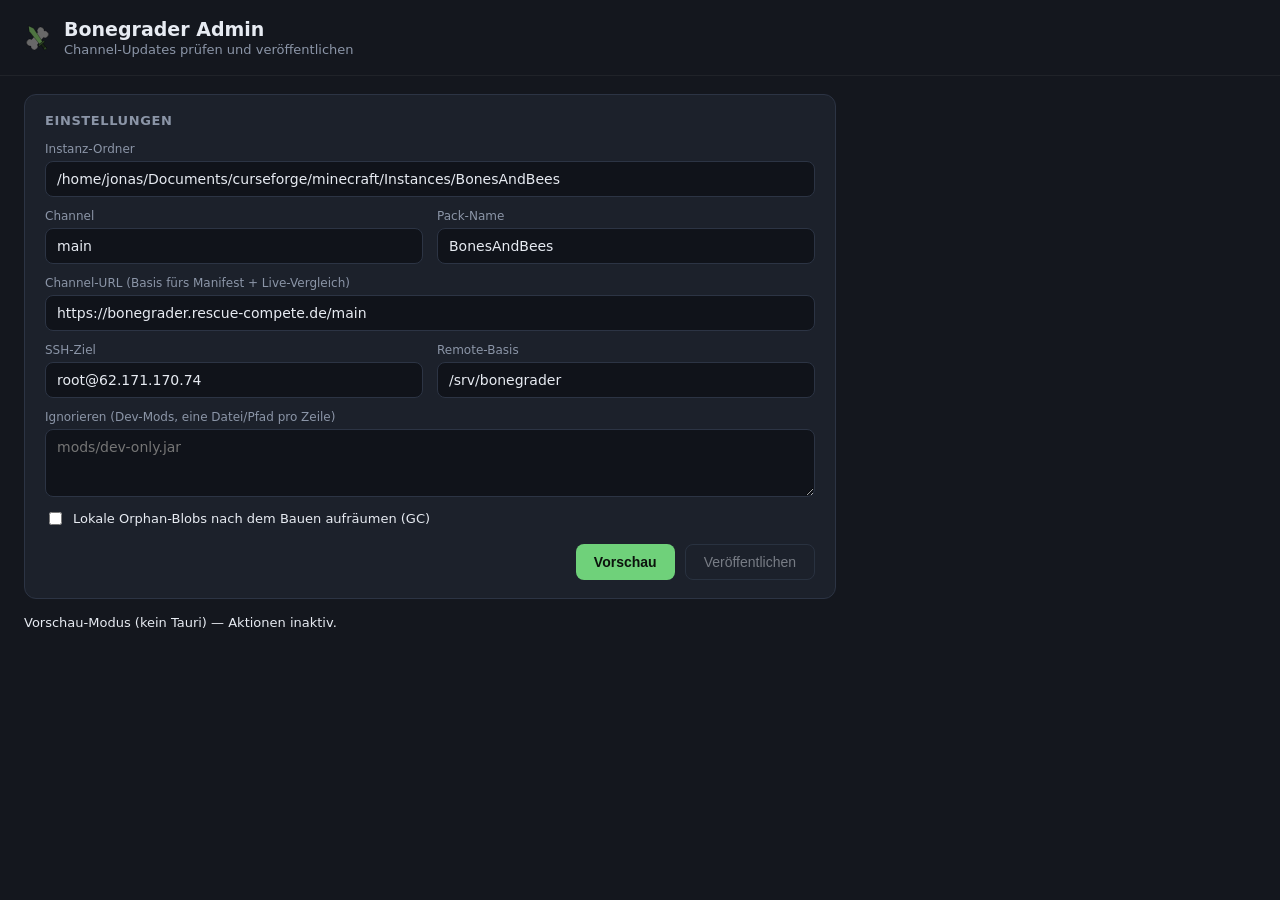
==== admin/ui/index.html @ 09ea52d0 "new release" ====
<!DOCTYPE html>
<html lang="de">
  <head>
    <meta charset="UTF-8" />
    <meta name="viewport" content="width=device-width, initial-scale=1.0" />
    <title>Bonegrader Admin</title>
    <link rel="stylesheet" href="styles.css" />
  </head>
  <body>
    <header>
      <img class="logo" src="icon.svg" alt="" width="28" height="28" />
      <div>
        <h1>Bonegrader Admin</h1>
        <p class="subtitle">Channel-Updates prüfen und veröffentlichen</p>
      </div>
    </header>

    <main>
      <section class="card">
        <h2>Einstellungen</h2>
        <div class="grid">
          <label class="full">Instanz-Ordner
            <input id="instance" type="text" placeholder="/pfad/zur/instanz" />
          </label>
          <label>Channel
            <input id="channel" type="text" placeholder="main" />
          </label>
          <label>Pack-Name
            <input id="pack" type="text" placeholder="BonesAndBees" />
          </label>
          <label class="full">Channel-URL (Basis fürs Manifest + Live-Vergleich)
            <input id="baseUrl" type="text" placeholder="https://bonegrader.rescue-compete.de/main" />
          </label>
          <label>SSH-Ziel
            <input id="sshHost" type="text" placeholder="root@server" />
          </label>
          <label>Remote-Basis
            <input id="remoteBase" type="text" placeholder="/srv/bonegrader" />
          </label>
          <label class="full">Ignorieren (Dev-Mods, eine Datei/Pfad pro Zeile)
            <textarea id="ignore" rows="3" placeholder="mods/dev-only.jar"></textarea>
          </label>
          <label class="check"><input id="gc" type="checkbox" /> Lokale Orphan-Blobs nach dem Bauen aufräumen (GC)</label>
        </div>
        <div class="actions">
          <button id="previewBtn">Vorschau</button>
          <button id="publishBtn" class="ghost" disabled>Veröffentlichen</button>
        </div>
      </section>

      <section id="resultCard" class="card hidden">
        <h2>Vorschau</h2>
        <div id="summary" class="summary"></div>
        <div id="diffBody"></div>
        <div id="progress" class="progress hidden">
          <div class="bar"><div id="bar" class="fill"></div></div>
          <p id="progressText" class="muted"></p>
        </div>
      </section>

      <p id="status" class="status"></p>
    </main>

    <script src="main.js"></script>
  </body>
</html>
---- admin/ui/styles.css ----
:root {
  --bg: #14171e;
  --card: #1c212b;
  --border: #2c3444;
  --border-hi: #3a475b;
  --text: #e7ebf2;
  --muted: #8b95a7;
  --accent: #6fd17a;
  --accent-press: #57b863;
  --danger: #e06c6c;
  --warn: #e0b86c;
}
* { box-sizing: border-box; }
body {
  margin: 0;
  font-family: system-ui, -apple-system, "Segoe UI", Roboto, sans-serif;
  background: var(--bg);
  color: var(--text);
  font-size: 14px;
}
header { display: flex; align-items: center; gap: 12px; padding: 18px 24px; border-bottom: 1px solid rgba(255, 255, 255, 0.05); }
header h1 { margin: 0; font-size: 19px; }
.subtitle { margin: 2px 0 0; color: var(--muted); font-size: 13px; }
main { padding: 18px 24px 40px; max-width: 860px; }

.card { background: var(--card); border: 1px solid var(--border); border-radius: 12px; padding: 18px 20px; margin-bottom: 16px; }
.card h2 { margin: 0 0 14px; font-size: 13px; text-transform: uppercase; letter-spacing: 0.6px; color: var(--muted); }

.grid { display: grid; grid-template-columns: 1fr 1fr; gap: 12px 14px; }
.grid .full { grid-column: 1 / -1; }
label { display: flex; flex-direction: column; gap: 5px; font-size: 12px; color: var(--muted); }
label.check { flex-direction: row; align-items: center; gap: 8px; grid-column: 1 / -1; color: var(--text); font-size: 13px; }
input[type="text"], textarea {
  padding: 9px 11px; background: #10131a; border: 1px solid var(--border);
  border-radius: 8px; color: var(--text); font-size: 14px; font-family: inherit;
}
input[type="text"]:focus, textarea:focus { outline: none; border-color: var(--accent); }
textarea { resize: vertical; }

.actions { display: flex; justify-content: flex-end; gap: 10px; margin-top: 16px; }
button {
  padding: 9px 18px; background: var(--accent); color: #0c130d; border: none;
  border-radius: 8px; font-weight: 700; font-size: 14px; cursor: pointer;
}
button:hover { background: var(--accent-press); }
button:disabled { opacity: 0.45; cursor: not-allowed; }
button.ghost { background: transparent; color: var(--text); border: 1px solid var(--border-hi); font-weight: 500; }
button.ghost:hover:not(:disabled) { background: #232936; }

.summary { display: flex; flex-wrap: wrap; gap: 8px 18px; margin-bottom: 14px; font-size: 13px; color: var(--muted); }
.summary b { color: var(--text); }
.summary .pill { padding: 2px 9px; border: 1px solid var(--border); border-radius: 999px; }
.summary .warn { color: var(--warn); border-color: var(--warn); }

.diff-group { margin-bottom: 14px; }
.diff-group h3 { margin: 0 0 8px; font-size: 13px; }
.diff-row { display: flex; align-items: center; gap: 10px; padding: 6px 10px; border-radius: 7px; background: #10131a; margin-bottom: 4px; font-size: 13px; }
.tag { font-size: 11px; padding: 1px 7px; border-radius: 5px; white-space: nowrap; }
.tag.add { background: #16321c; color: var(--accent); }
.tag.upd { background: #2a2a16; color: var(--warn); }
.tag.rem { background: #331a1a; color: var(--danger); }
.nomod { color: var(--warn); font-size: 12px; margin-top: 6px; }

.progress { margin-top: 16px; }
.progress .bar { height: 8px; background: #10131a; border: 1px solid var(--border); border-radius: 999px; overflow: hidden; }
.progress .fill { height: 100%; width: 0%; background: var(--accent); transition: width 0.2s ease; }
.progress p { margin: 8px 0 0; font-size: 12px; }

.muted { color: var(--muted); }
.hidden { display: none; }
.status { margin-top: 10px; min-height: 20px; font-size: 13px; }
.status.err { color: var(--danger); }
.status.ok { color: var(--accent); }
.status.busy { color: var(--warn); }
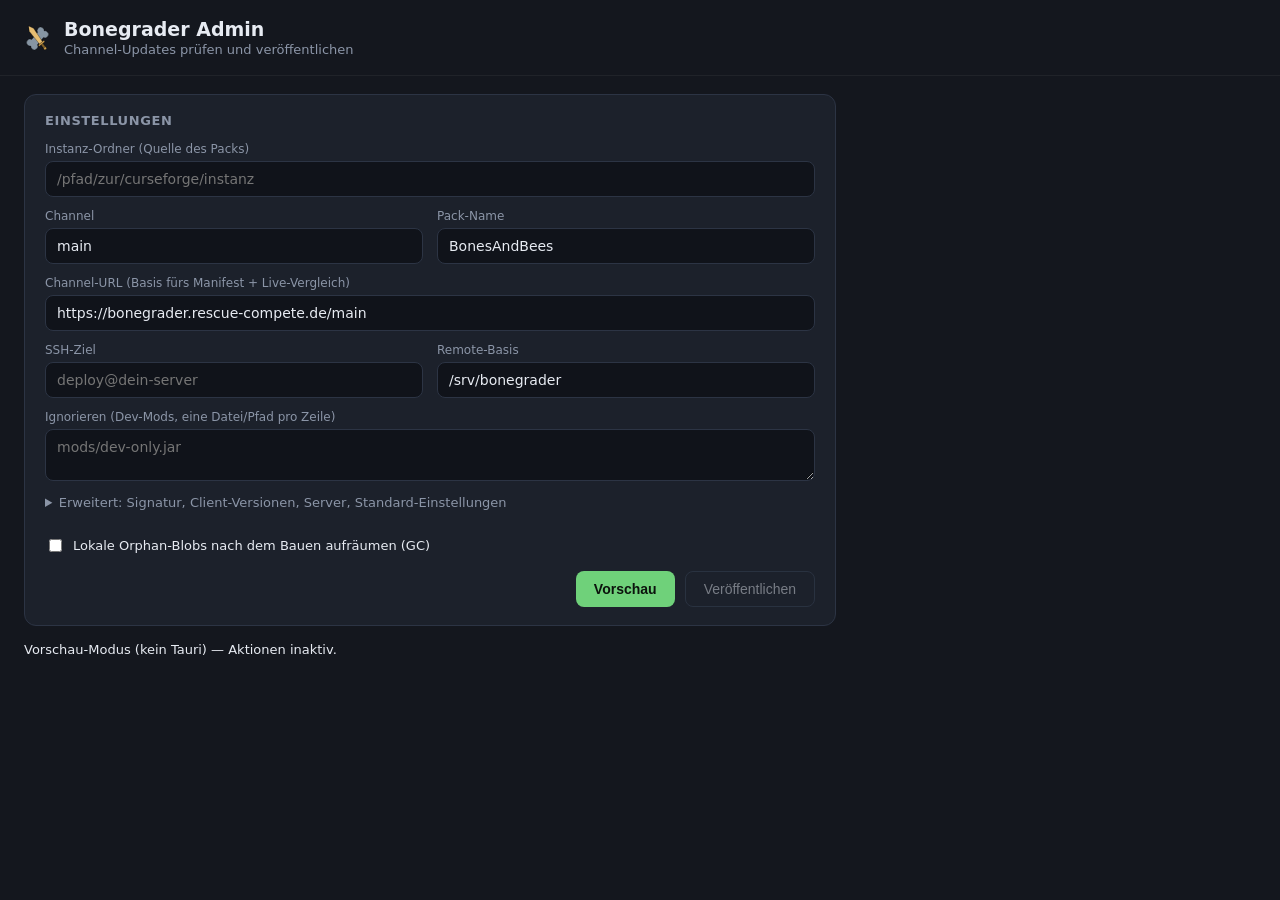
==== commit dfa95d71: "Admin app: signing, client versions, server list, seeds - New (collapsible) fields: signing key, min" ====
--- a/admin/ui/index.html
+++ b/admin/ui/index.html
@@ -19,8 +19,8 @@
       <section class="card">
         <h2>Einstellungen</h2>
         <div class="grid">
-          <label class="full">Instanz-Ordner
-            <input id="instance" type="text" placeholder="/pfad/zur/instanz" />
+          <label class="full">Instanz-Ordner (Quelle des Packs)
+            <input id="instance" type="text" placeholder="/pfad/zur/curseforge/instanz" />
           </label>
           <label>Channel
             <input id="channel" type="text" placeholder="main" />
@@ -29,22 +29,50 @@
             <input id="pack" type="text" placeholder="BonesAndBees" />
           </label>
           <label class="full">Channel-URL (Basis fürs Manifest + Live-Vergleich)
-            <input id="baseUrl" type="text" placeholder="https://bonegrader.rescue-compete.de/main" />
+            <input id="baseUrl" type="text" placeholder="https://bonegrader.example.com/main" />
           </label>
           <label>SSH-Ziel
-            <input id="sshHost" type="text" placeholder="root@server" />
+            <input id="sshHost" type="text" placeholder="deploy@dein-server" />
           </label>
           <label>Remote-Basis
             <input id="remoteBase" type="text" placeholder="/srv/bonegrader" />
           </label>
           <label class="full">Ignorieren (Dev-Mods, eine Datei/Pfad pro Zeile)
-            <textarea id="ignore" rows="3" placeholder="mods/dev-only.jar"></textarea>
+            <textarea id="ignore" rows="2" placeholder="mods/dev-only.jar"></textarea>
           </label>
-          <label class="check"><input id="gc" type="checkbox" /> Lokale Orphan-Blobs nach dem Bauen aufräumen (GC)</label>
         </div>
+
+        <details class="more">
+          <summary>Erweitert: Signatur, Client-Versionen, Server, Standard-Einstellungen</summary>
+          <div class="grid">
+            <label class="full">Signatur-Schlüssel (Pfad, leer = nicht signieren)
+              <input id="signKey" type="text" placeholder="~/.config/bonegrader/manifest-signing.key" />
+            </label>
+            <label>Mindest-Client-Version (ältere Clients werden blockiert)
+              <input id="minClientVersion" type="text" placeholder="z. B. 1.2.0" />
+            </label>
+            <label>Aktuelle Client-Version (Update-Hinweis)
+              <input id="latestClientVersion" type="text" placeholder="z. B. 1.2.0" />
+            </label>
+            <label class="full">Download-Seite für Bonegrader
+              <input id="clientDownloadUrl" type="text" placeholder="https://bonegrader.example.com/" />
+            </label>
+            <label>Server-Name (für die Mehrspieler-Liste)
+              <input id="serverName" type="text" placeholder="BonesAndBees" />
+            </label>
+            <label>Server-Adresse (leer = nicht eintragen)
+              <input id="serverAddress" type="text" placeholder="play.example.com" />
+            </label>
+            <label class="full">Standard-Einstellungen – nur anlegen, wenn beim Spieler fehlend (Datei oder Ordner pro Zeile; erlaubt: options.txt, config/, defaultconfigs/, kubejs/)
+              <textarea id="seeds" rows="2" placeholder="config/jei"></textarea>
+            </label>
+          </div>
+        </details>
+
+        <label class="check"><input id="gc" type="checkbox" /> Lokale Orphan-Blobs nach dem Bauen aufräumen (GC)</label>
         <div class="actions">
-          <button id="previewBtn">Vorschau</button>
-          <button id="publishBtn" class="ghost" disabled>Veröffentlichen</button>
+          <button id="previewBtn" type="button">Vorschau</button>
+          <button id="publishBtn" class="ghost" type="button" disabled>Veröffentlichen</button>
         </div>
       </section>
 
@@ -58,7 +86,7 @@
         </div>
       </section>
 
-      <p id="status" class="status"></p>
+      <p id="status" class="status" role="status" aria-live="polite"></p>
     </main>
 
     <script src="main.js"></script>
--- a/admin/ui/styles.css
+++ b/admin/ui/styles.css
@@ -72,3 +72,8 @@
 .status.err { color: var(--danger); }
 .status.ok { color: var(--accent); }
 .status.busy { color: var(--warn); }
+
+.more { margin-top: 14px; }
+.more summary { cursor: pointer; color: var(--muted); font-size: 13px; margin-bottom: 12px; }
+label.check { margin-top: 14px; }
+.diff-row code { overflow-wrap: anywhere; }
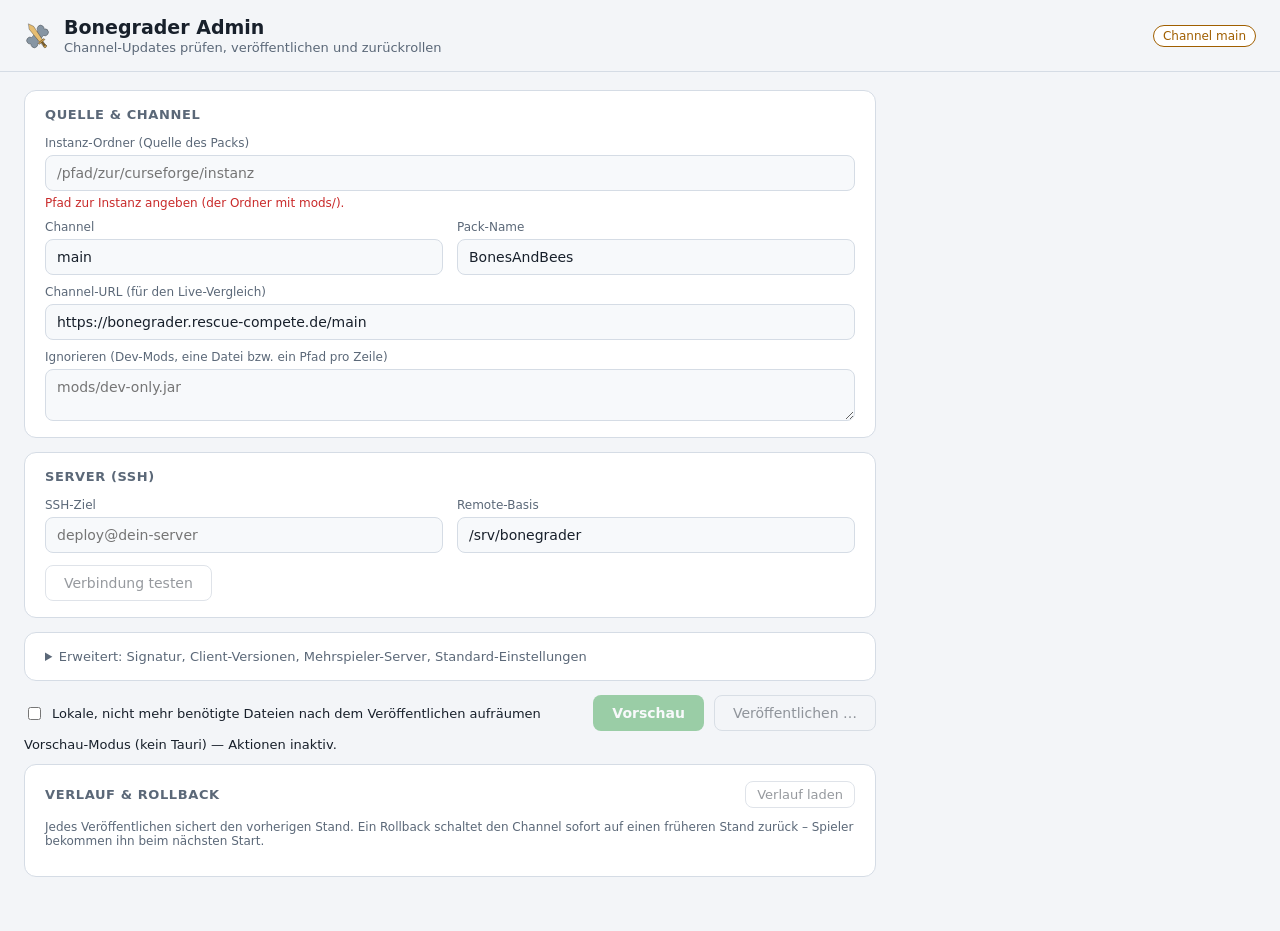
==== commit 47d46157: "Admin app: confirm before publishing, SSH test, history and rollback - A confirmation with summary (" ====
--- a/admin/ui/index.html
+++ b/admin/ui/index.html
@@ -3,6 +3,7 @@
   <head>
     <meta charset="UTF-8" />
     <meta name="viewport" content="width=device-width, initial-scale=1.0" />
+    <meta name="color-scheme" content="dark light" />
     <title>Bonegrader Admin</title>
     <link rel="stylesheet" href="styles.css" />
   </head>
@@ -11,83 +12,148 @@
       <img class="logo" src="icon.svg" alt="" width="28" height="28" />
       <div>
         <h1>Bonegrader Admin</h1>
-        <p class="subtitle">Channel-Updates prüfen und veröffentlichen</p>
+        <p class="subtitle">Channel-Updates prüfen, veröffentlichen und zurückrollen</p>
       </div>
+      <ul id="context" class="context" aria-label="Ziel"></ul>
     </header>
 
     <main>
-      <section class="card">
-        <h2>Einstellungen</h2>
+      <div id="notice" class="notice-slot"></div>
+
+      <section class="card" aria-labelledby="h-source">
+        <h2 id="h-source">Quelle &amp; Channel</h2>
         <div class="grid">
-          <label class="full">Instanz-Ordner (Quelle des Packs)
-            <input id="instance" type="text" placeholder="/pfad/zur/curseforge/instanz" />
-          </label>
-          <label>Channel
-            <input id="channel" type="text" placeholder="main" />
-          </label>
-          <label>Pack-Name
+          <div class="field full">
+            <label for="instance">Instanz-Ordner (Quelle des Packs)</label>
+            <input id="instance" type="text" spellcheck="false" placeholder="/pfad/zur/curseforge/instanz" />
+            <p class="field-msg" id="msg-instance"></p>
+          </div>
+          <div class="field">
+            <label for="channel">Channel</label>
+            <input id="channel" type="text" spellcheck="false" placeholder="main" />
+            <p class="field-msg" id="msg-channel"></p>
+          </div>
+          <div class="field">
+            <label for="pack">Pack-Name</label>
             <input id="pack" type="text" placeholder="BonesAndBees" />
-          </label>
-          <label class="full">Channel-URL (Basis fürs Manifest + Live-Vergleich)
-            <input id="baseUrl" type="text" placeholder="https://bonegrader.example.com/main" />
-          </label>
-          <label>SSH-Ziel
-            <input id="sshHost" type="text" placeholder="deploy@dein-server" />
-          </label>
-          <label>Remote-Basis
-            <input id="remoteBase" type="text" placeholder="/srv/bonegrader" />
-          </label>
-          <label class="full">Ignorieren (Dev-Mods, eine Datei/Pfad pro Zeile)
-            <textarea id="ignore" rows="2" placeholder="mods/dev-only.jar"></textarea>
-          </label>
-        </div>
-
-        <details class="more">
-          <summary>Erweitert: Signatur, Client-Versionen, Server, Standard-Einstellungen</summary>
-          <div class="grid">
-            <label class="full">Signatur-Schlüssel (Pfad, leer = nicht signieren)
-              <input id="signKey" type="text" placeholder="~/.config/bonegrader/manifest-signing.key" />
-            </label>
-            <label>Mindest-Client-Version (ältere Clients werden blockiert)
-              <input id="minClientVersion" type="text" placeholder="z. B. 1.2.0" />
-            </label>
-            <label>Aktuelle Client-Version (Update-Hinweis)
-              <input id="latestClientVersion" type="text" placeholder="z. B. 1.2.0" />
-            </label>
-            <label class="full">Download-Seite für Bonegrader
-              <input id="clientDownloadUrl" type="text" placeholder="https://bonegrader.example.com/" />
-            </label>
-            <label>Server-Name (für die Mehrspieler-Liste)
-              <input id="serverName" type="text" placeholder="BonesAndBees" />
-            </label>
-            <label>Server-Adresse (leer = nicht eintragen)
-              <input id="serverAddress" type="text" placeholder="play.example.com" />
-            </label>
-            <label class="full">Standard-Einstellungen – nur anlegen, wenn beim Spieler fehlend (Datei oder Ordner pro Zeile; erlaubt: options.txt, config/, defaultconfigs/, kubejs/)
-              <textarea id="seeds" rows="2" placeholder="config/jei"></textarea>
-            </label>
+            <p class="field-msg" id="msg-pack"></p>
           </div>
-        </details>
-
-        <label class="check"><input id="gc" type="checkbox" /> Lokale Orphan-Blobs nach dem Bauen aufräumen (GC)</label>
-        <div class="actions">
-          <button id="previewBtn" type="button">Vorschau</button>
-          <button id="publishBtn" class="ghost" type="button" disabled>Veröffentlichen</button>
+          <div class="field full">
+            <label for="baseUrl">Channel-URL (für den Live-Vergleich)</label>
+            <input id="baseUrl" type="text" spellcheck="false" placeholder="https://bonegrader.example.com/main" />
+            <p class="field-msg" id="msg-baseUrl"></p>
+          </div>
+          <div class="field full">
+            <label for="ignore">Ignorieren (Dev-Mods, eine Datei bzw. ein Pfad pro Zeile)</label>
+            <textarea id="ignore" rows="2" spellcheck="false" placeholder="mods/dev-only.jar"></textarea>
+          </div>
         </div>
       </section>
 
-      <section id="resultCard" class="card hidden">
-        <h2>Vorschau</h2>
+      <section class="card" aria-labelledby="h-server">
+        <h2 id="h-server">Server (SSH)</h2>
+        <div class="grid">
+          <div class="field">
+            <label for="sshHost">SSH-Ziel</label>
+            <input id="sshHost" type="text" spellcheck="false" placeholder="deploy@dein-server" />
+            <p class="field-msg" id="msg-sshHost"></p>
+          </div>
+          <div class="field">
+            <label for="remoteBase">Remote-Basis</label>
+            <input id="remoteBase" type="text" spellcheck="false" placeholder="/srv/bonegrader" />
+            <p class="field-msg" id="msg-remoteBase"></p>
+          </div>
+        </div>
+        <div class="inline-actions">
+          <button id="sshTestBtn" class="ghost" type="button">Verbindung testen</button>
+          <span id="sshResult" class="inline-result" role="status"></span>
+        </div>
+      </section>
+
+      <details class="card more" id="more">
+        <summary>Erweitert: Signatur, Client-Versionen, Mehrspieler-Server, Standard-Einstellungen</summary>
+        <div class="grid">
+          <div class="field full">
+            <label for="signKey">Signatur-Schlüssel (Pfad; leer = nicht signieren)</label>
+            <input id="signKey" type="text" spellcheck="false" placeholder="~/.config/bonegrader/manifest-signing.key" />
+            <p class="field-msg" id="msg-signKey"></p>
+          </div>
+          <div class="field">
+            <label for="minClientVersion">Mindest-Version der Spieler-App (ältere werden blockiert)</label>
+            <input id="minClientVersion" type="text" spellcheck="false" placeholder="z. B. 1.2.0" />
+            <p class="field-msg" id="msg-minClientVersion"></p>
+          </div>
+          <div class="field">
+            <label for="latestClientVersion">Aktuelle Version der Spieler-App (Update-Hinweis)</label>
+            <input id="latestClientVersion" type="text" spellcheck="false" placeholder="z. B. 1.2.0" />
+            <p class="field-msg" id="msg-latestClientVersion"></p>
+          </div>
+          <div class="field full">
+            <label for="clientDownloadUrl">Download-Seite der Spieler-App</label>
+            <input id="clientDownloadUrl" type="text" spellcheck="false" placeholder="https://bonegrader.example.com/" />
+            <p class="field-msg" id="msg-clientDownloadUrl"></p>
+          </div>
+          <div class="field">
+            <label for="serverName">Server-Name (für die Mehrspieler-Liste)</label>
+            <input id="serverName" type="text" placeholder="BonesAndBees" />
+          </div>
+          <div class="field">
+            <label for="serverAddress">Server-Adresse (leer = nicht eintragen)</label>
+            <input id="serverAddress" type="text" spellcheck="false" placeholder="play.example.com" />
+            <p class="field-msg" id="msg-serverAddress"></p>
+          </div>
+          <div class="field full">
+            <label for="seeds">Standard-Einstellungen – nur anlegen, wenn sie beim Spieler fehlen (Datei oder Ordner pro Zeile; erlaubt: options.txt, config/, defaultconfigs/, kubejs/)</label>
+            <textarea id="seeds" rows="2" spellcheck="false" placeholder="config/jei"></textarea>
+            <p class="field-msg" id="msg-seeds"></p>
+          </div>
+        </div>
+      </details>
+
+      <div class="toolbar">
+        <label class="check"><input id="gc" type="checkbox" /> Lokale, nicht mehr benötigte Dateien nach dem Veröffentlichen aufräumen</label>
+        <span class="spacer"></span>
+        <button id="previewBtn" type="button">Vorschau</button>
+        <button id="publishBtn" class="ghost" type="button" disabled>Veröffentlichen …</button>
+      </div>
+      <p id="status" class="status" role="status" aria-live="polite"></p>
+
+      <section id="resultCard" class="card hidden" aria-labelledby="h-preview">
+        <h2 id="h-preview" tabindex="-1">Vorschau</h2>
         <div id="summary" class="summary"></div>
+        <div id="signBox"></div>
         <div id="diffBody"></div>
         <div id="progress" class="progress hidden">
-          <div class="bar"><div id="bar" class="fill"></div></div>
+          <div id="bar" class="bar" role="progressbar" aria-label="Fortschritt" aria-valuemin="0" aria-valuemax="100" aria-valuenow="0">
+            <div id="barFill" class="fill"></div>
+          </div>
           <p id="progressText" class="muted"></p>
         </div>
       </section>
 
-      <p id="status" class="status" role="status" aria-live="polite"></p>
+      <section class="card" aria-labelledby="h-history">
+        <div class="card-head">
+          <h2 id="h-history">Verlauf &amp; Rollback</h2>
+          <button id="historyBtn" class="ghost small" type="button">Verlauf laden</button>
+        </div>
+        <p class="muted small">Jedes Veröffentlichen sichert den vorherigen Stand. Ein Rollback schaltet den Channel sofort auf einen
+          früheren Stand zurück – Spieler bekommen ihn beim nächsten Start.</p>
+        <div id="historyList" class="history"></div>
+      </section>
     </main>
+
+    <!-- Confirmation before publishing -->
+    <div id="confirmDialog" class="overlay hidden">
+      <div class="dialog" role="alertdialog" aria-modal="true" aria-labelledby="confirmTitle" aria-describedby="confirmText">
+        <h3 id="confirmTitle"></h3>
+        <p id="confirmText" class="muted"></p>
+        <ul id="confirmList" class="confirm-list"></ul>
+        <div class="actions">
+          <button id="confirmNo" class="ghost" type="button">Abbrechen</button>
+          <button id="confirmYes" type="button">Jetzt veröffentlichen</button>
+        </div>
+      </div>
+    </div>
 
     <script src="main.js"></script>
   </body>
--- a/admin/ui/styles.css
+++ b/admin/ui/styles.css
@@ -1,15 +1,62 @@
+/* Same tokens as the player app: dark by default, light on request. */
 :root {
+  color-scheme: dark;
   --bg: #14171e;
   --card: #1c212b;
+  --card-hover: #232936;
+  --field: #10131a;
   --border: #2c3444;
-  --border-hi: #3a475b;
+  --border-strong: #3a475b;
   --text: #e7ebf2;
   --muted: #8b95a7;
   --accent: #6fd17a;
   --accent-press: #57b863;
+  --on-accent: #0c130d;
+  --accent-soft: rgba(111, 209, 122, 0.08);
+  --accent-line: #2c4a33;
   --danger: #e06c6c;
+  --danger-soft: rgba(224, 108, 108, 0.08);
   --warn: #e0b86c;
-}
+  --warn-soft: rgba(224, 184, 108, 0.08);
+  --info: #7fb2e5;
+  --info-soft: rgba(127, 178, 229, 0.08);
+  --tag-add: #16321c;
+  --tag-upd: #2a2a16;
+  --tag-rem: #331a1a;
+  --focus: #9fe3a7;
+  --shadow: 0 10px 40px rgba(0, 0, 0, 0.45);
+}
+
+@media (prefers-color-scheme: light) {
+  :root {
+    color-scheme: light;
+    --bg: #f3f5f8;
+    --card: #ffffff;
+    --card-hover: #eef2f6;
+    --field: #f7f9fb;
+    --border: #d5dce5;
+    --border-strong: #b9c3d0;
+    --text: #18202b;
+    --muted: #5b6878;
+    --accent: #2f9e44;
+    --accent-press: #2b8a3e;
+    --on-accent: #ffffff;
+    --accent-soft: rgba(47, 158, 68, 0.08);
+    --accent-line: #a8d8b3;
+    --danger: #c92a2a;
+    --danger-soft: rgba(201, 42, 42, 0.06);
+    --warn: #a05f00;
+    --warn-soft: rgba(230, 160, 40, 0.1);
+    --info: #1c64b4;
+    --info-soft: rgba(28, 100, 180, 0.07);
+    --tag-add: #dff3e4;
+    --tag-upd: #fbf0d5;
+    --tag-rem: #fbe1e1;
+    --focus: #1f7a35;
+    --shadow: 0 10px 40px rgba(20, 30, 50, 0.18);
+  }
+}
+
 * { box-sizing: border-box; }
 body {
   margin: 0;
@@ -18,62 +65,222 @@
   color: var(--text);
   font-size: 14px;
 }
-header { display: flex; align-items: center; gap: 12px; padding: 18px 24px; border-bottom: 1px solid rgba(255, 255, 255, 0.05); }
+header {
+  display: flex;
+  align-items: center;
+  gap: 12px;
+  padding: 16px 24px;
+  border-bottom: 1px solid var(--border);
+  flex-wrap: wrap;
+}
 header h1 { margin: 0; font-size: 19px; }
 .subtitle { margin: 2px 0 0; color: var(--muted); font-size: 13px; }
-main { padding: 18px 24px 40px; max-width: 860px; }
-
-.card { background: var(--card); border: 1px solid var(--border); border-radius: 12px; padding: 18px 20px; margin-bottom: 16px; }
+.context { display: flex; flex-wrap: wrap; gap: 6px; margin: 0 0 0 auto; padding: 0; list-style: none; }
+.context li {
+  font-size: 12px;
+  padding: 3px 9px;
+  border: 1px solid var(--border);
+  border-radius: 999px;
+  color: var(--muted);
+  background: var(--card);
+  white-space: nowrap;
+}
+.context li.strong { color: var(--text); font-weight: 600; }
+.context li.main { color: var(--warn); border-color: var(--warn); }
+
+main { padding: 18px 24px 40px; max-width: 900px; }
+
+.card {
+  background: var(--card);
+  border: 1px solid var(--border);
+  border-radius: 12px;
+  padding: 16px 20px;
+  margin-bottom: 14px;
+}
 .card h2 { margin: 0 0 14px; font-size: 13px; text-transform: uppercase; letter-spacing: 0.6px; color: var(--muted); }
-
-.grid { display: grid; grid-template-columns: 1fr 1fr; gap: 12px 14px; }
+.card h2:focus { outline: none; }
+.card-head { display: flex; align-items: center; justify-content: space-between; gap: 12px; margin-bottom: 4px; }
+.card-head h2 { margin: 0; }
+
+.grid { display: grid; grid-template-columns: 1fr 1fr; gap: 10px 14px; }
 .grid .full { grid-column: 1 / -1; }
-label { display: flex; flex-direction: column; gap: 5px; font-size: 12px; color: var(--muted); }
-label.check { flex-direction: row; align-items: center; gap: 8px; grid-column: 1 / -1; color: var(--text); font-size: 13px; }
+.field { display: flex; flex-direction: column; gap: 5px; min-width: 0; }
+.field label { font-size: 12px; color: var(--muted); }
+.field-msg { margin: 0; font-size: 12px; min-height: 0; }
+.field-msg:empty { display: none; }
+.field-msg.err { color: var(--danger); }
+.field-msg.warn { color: var(--warn); }
+input.invalid, textarea.invalid { border-color: var(--danger); }
+
 input[type="text"], textarea {
-  padding: 9px 11px; background: #10131a; border: 1px solid var(--border);
-  border-radius: 8px; color: var(--text); font-size: 14px; font-family: inherit;
+  padding: 9px 11px;
+  background: var(--field);
+  border: 1px solid var(--border);
+  border-radius: 8px;
+  color: var(--text);
+  font-size: 14px;
+  font-family: inherit;
+  width: 100%;
 }
 input[type="text"]:focus, textarea:focus { outline: none; border-color: var(--accent); }
 textarea { resize: vertical; }
-
-.actions { display: flex; justify-content: flex-end; gap: 10px; margin-top: 16px; }
+input[type="checkbox"] { accent-color: var(--accent); }
+
+.more > summary { cursor: pointer; color: var(--muted); font-size: 13px; }
+.more[open] > summary { margin-bottom: 14px; }
+.more > summary:hover { color: var(--text); }
+
 button {
-  padding: 9px 18px; background: var(--accent); color: #0c130d; border: none;
-  border-radius: 8px; font-weight: 700; font-size: 14px; cursor: pointer;
+  padding: 9px 18px;
+  background: var(--accent);
+  color: var(--on-accent);
+  border: 1px solid transparent;
+  border-radius: 8px;
+  font: inherit;
+  font-weight: 700;
+  cursor: pointer;
 }
 button:hover { background: var(--accent-press); }
 button:disabled { opacity: 0.45; cursor: not-allowed; }
-button.ghost { background: transparent; color: var(--text); border: 1px solid var(--border-hi); font-weight: 500; }
-button.ghost:hover:not(:disabled) { background: #232936; }
-
-.summary { display: flex; flex-wrap: wrap; gap: 8px 18px; margin-bottom: 14px; font-size: 13px; color: var(--muted); }
-.summary b { color: var(--text); }
-.summary .pill { padding: 2px 9px; border: 1px solid var(--border); border-radius: 999px; }
-.summary .warn { color: var(--warn); border-color: var(--warn); }
-
-.diff-group { margin-bottom: 14px; }
-.diff-group h3 { margin: 0 0 8px; font-size: 13px; }
-.diff-row { display: flex; align-items: center; gap: 10px; padding: 6px 10px; border-radius: 7px; background: #10131a; margin-bottom: 4px; font-size: 13px; }
-.tag { font-size: 11px; padding: 1px 7px; border-radius: 5px; white-space: nowrap; }
-.tag.add { background: #16321c; color: var(--accent); }
-.tag.upd { background: #2a2a16; color: var(--warn); }
-.tag.rem { background: #331a1a; color: var(--danger); }
-.nomod { color: var(--warn); font-size: 12px; margin-top: 6px; }
-
-.progress { margin-top: 16px; }
-.progress .bar { height: 8px; background: #10131a; border: 1px solid var(--border); border-radius: 999px; overflow: hidden; }
+button.ghost { background: transparent; color: var(--text); border-color: var(--border-strong); font-weight: 500; }
+button.ghost:hover:not(:disabled) { background: var(--card-hover); }
+button.small { padding: 5px 11px; font-size: 13px; }
+button.danger { border-color: var(--danger); color: var(--danger); }
+
+:focus-visible { outline: 2px solid var(--focus); outline-offset: 2px; }
+input[type="text"]:focus-visible, textarea:focus-visible { outline: none; }
+
+.inline-actions { display: flex; align-items: center; gap: 12px; margin-top: 12px; flex-wrap: wrap; }
+.inline-result { font-size: 13px; }
+.inline-result.ok { color: var(--accent); }
+.inline-result.warn { color: var(--warn); }
+.inline-result.err { color: var(--danger); }
+
+.toolbar { display: flex; align-items: center; gap: 10px; flex-wrap: wrap; margin: 4px 0 6px; }
+.toolbar .spacer { flex: 1; }
+label.check { display: flex; align-items: center; gap: 8px; color: var(--text); font-size: 13px; }
+
+.status { margin: 6px 0 12px; font-size: 13px; }
+.status:empty { display: none; }
+.status.ok { color: var(--accent); }
+.status.busy { color: var(--warn); }
+.status.err { color: var(--danger); }
+
+/* notices (same component as the player app) */
+.notice {
+  display: grid;
+  grid-template-columns: auto 1fr;
+  gap: 4px 12px;
+  border: 1px solid var(--danger);
+  background: var(--danger-soft);
+  border-radius: 12px;
+  padding: 12px 14px;
+  margin: 0 0 14px;
+}
+.notice.info { border-color: var(--info); background: var(--info-soft); }
+.notice.ok { border-color: var(--accent-line); background: var(--accent-soft); }
+.notice.warn { border-color: var(--warn); background: var(--warn-soft); }
+.notice > svg { width: 20px; height: 20px; color: var(--danger); margin-top: 1px; grid-row: span 2; }
+.notice.info > svg { color: var(--info); }
+.notice.ok > svg { color: var(--accent); }
+.notice.warn > svg { color: var(--warn); }
+.notice-title { font-weight: 700; }
+.notice-text { margin: 0; font-size: 13px; }
+.notice-actions { grid-column: 2; display: flex; flex-wrap: wrap; gap: 8px; margin-top: 8px; }
+.notice details { grid-column: 2; margin-top: 6px; }
+.notice details > summary { cursor: pointer; color: var(--muted); font-size: 13px; }
+.notice pre {
+  margin: 8px 0 6px;
+  padding: 8px 10px;
+  background: var(--field);
+  border: 1px solid var(--border);
+  border-radius: 6px;
+  font-size: 12px;
+  white-space: pre-wrap;
+  overflow-wrap: anywhere;
+  max-height: 160px;
+  overflow-y: auto;
+}
+
+.summary { display: flex; flex-wrap: wrap; gap: 8px; margin-bottom: 12px; font-size: 13px; color: var(--muted); }
+.pill { padding: 2px 9px; border: 1px solid var(--border); border-radius: 999px; }
+.pill.warn { color: var(--warn); border-color: var(--warn); }
+.pill.ok { color: var(--accent); border-color: var(--accent-line); }
+
+.box { border-radius: 10px; padding: 10px 14px; margin-bottom: 12px; font-size: 13px; }
+.box h3 { margin: 0 0 4px; font-size: 13px; }
+.box p { margin: 2px 0 0; }
+.box.ok { border: 1px solid var(--accent-line); background: var(--accent-soft); }
+.box.info { border: 1px solid var(--info); background: var(--info-soft); }
+.box.warn { border: 1px solid var(--warn); background: var(--warn-soft); }
+.box.err { border: 1px solid var(--danger); background: var(--danger-soft); }
+
+.diff-group { margin-bottom: 10px; }
+.diff-group > summary { cursor: pointer; font-size: 13px; font-weight: 600; padding: 4px 0; }
+.diff-group > summary .count { color: var(--muted); font-weight: 500; }
+.diff-row {
+  display: flex;
+  align-items: center;
+  gap: 10px;
+  padding: 6px 10px;
+  border-radius: 7px;
+  background: var(--field);
+  margin: 4px 0 4px 16px;
+  font-size: 13px;
+}
+.diff-row .what { min-width: 0; }
+.diff-row .title { font-weight: 600; overflow-wrap: anywhere; }
+.diff-row .ver { color: var(--muted); margin-left: 6px; }
+.diff-row .ver b { color: var(--text); }
+.diff-row .file { color: var(--muted); font-size: 11.5px; overflow-wrap: anywhere; }
+.tag { font-size: 11px; padding: 1px 7px; border-radius: 5px; white-space: nowrap; flex: none; }
+.tag.add { background: var(--tag-add); color: var(--accent); }
+.tag.upd { background: var(--tag-upd); color: var(--warn); }
+.tag.rem { background: var(--tag-rem); color: var(--danger); }
+.nomod { color: var(--warn); font-size: 12px; margin: 6px 0 0; }
+
+.progress { margin-top: 14px; }
+.progress .bar { height: 8px; background: var(--field); border: 1px solid var(--border); border-radius: 999px; overflow: hidden; }
 .progress .fill { height: 100%; width: 0%; background: var(--accent); transition: width 0.2s ease; }
 .progress p { margin: 8px 0 0; font-size: 12px; }
 
+.history { display: flex; flex-direction: column; gap: 6px; margin-top: 10px; }
+.history-row {
+  display: flex;
+  align-items: center;
+  gap: 12px;
+  padding: 8px 12px;
+  border-radius: 8px;
+  background: var(--field);
+  border: 1px solid var(--border);
+  font-size: 13px;
+}
+.history-row.live { border-color: var(--accent-line); background: var(--accent-soft); }
+.history-row .what { flex: 1; min-width: 0; }
+.history-row .title { font-weight: 600; }
+.history-row .meta { color: var(--muted); font-size: 12px; }
+
 .muted { color: var(--muted); }
-.hidden { display: none; }
-.status { margin-top: 10px; min-height: 20px; font-size: 13px; }
-.status.err { color: var(--danger); }
-.status.ok { color: var(--accent); }
-.status.busy { color: var(--warn); }
-
-.more { margin-top: 14px; }
-.more summary { cursor: pointer; color: var(--muted); font-size: 13px; margin-bottom: 12px; }
-label.check { margin-top: 14px; }
-.diff-row code { overflow-wrap: anywhere; }
+.small { font-size: 12px; }
+.hidden { display: none !important; }
+
+.overlay { position: fixed; inset: 0; background: rgba(0, 0, 0, 0.45); display: grid; place-items: center; z-index: 20; padding: 16px; }
+.dialog {
+  background: var(--card);
+  border: 1px solid var(--border);
+  border-radius: 12px;
+  padding: 18px 20px;
+  width: min(520px, 100%);
+  box-shadow: var(--shadow);
+}
+.dialog h3 { margin: 0 0 6px; font-size: 16px; }
+.dialog p { margin: 0 0 8px; line-height: 1.45; }
+.dialog .actions { display: flex; justify-content: flex-end; gap: 10px; margin-top: 14px; }
+.confirm-list { margin: 8px 0 0; padding-left: 18px; font-size: 13px; line-height: 1.6; }
+.confirm-list .warn { color: var(--warn); }
+.confirm-list .err { color: var(--danger); }
+
+@media (max-width: 640px) {
+  .grid { grid-template-columns: 1fr; }
+  .context { margin-left: 0; }
+}
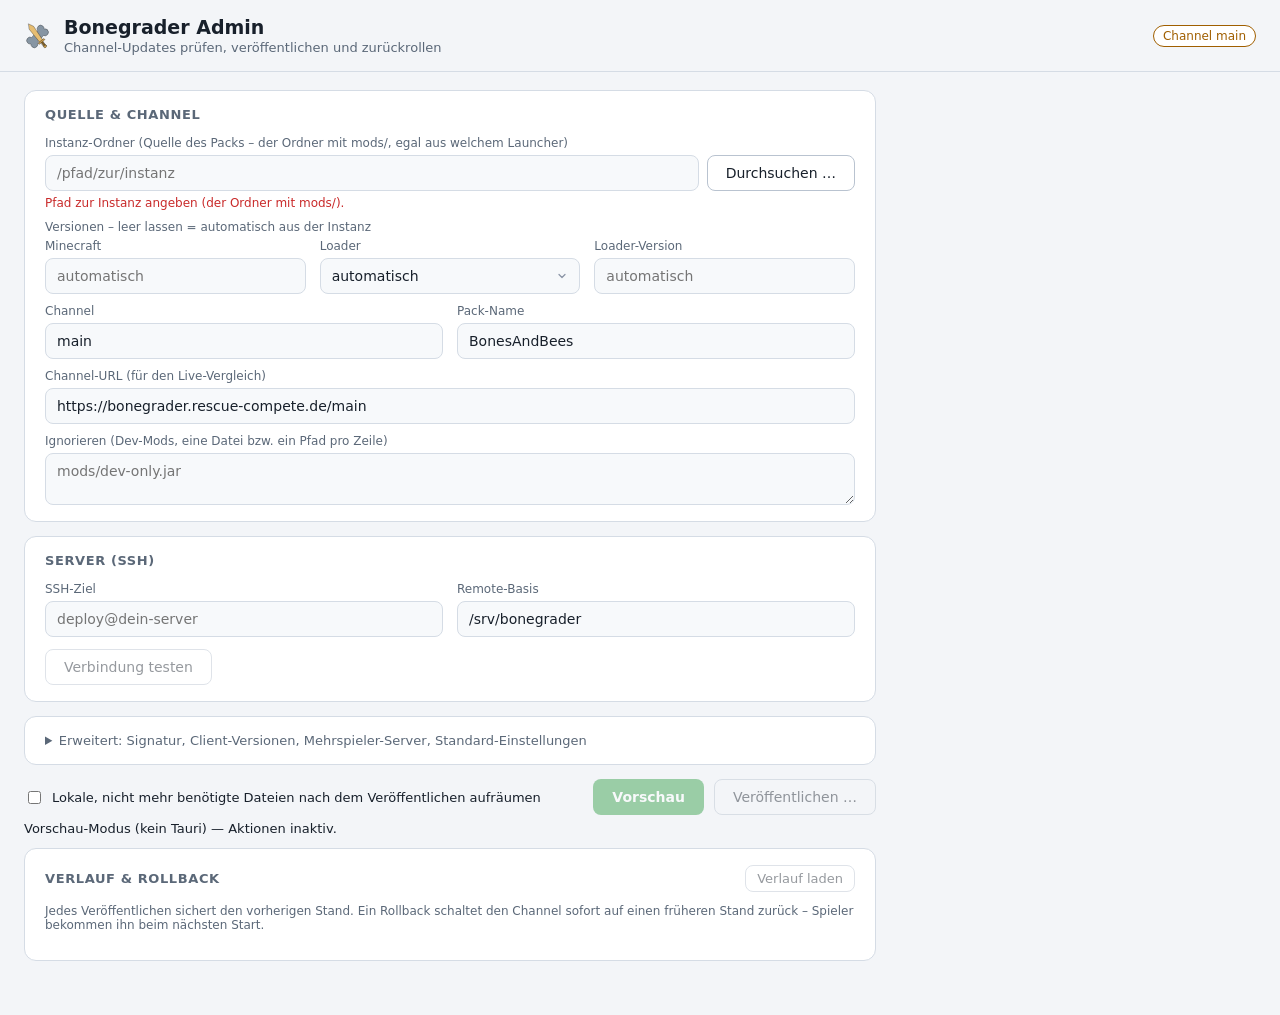
==== commit 33b5cedb: "Publisher: detect Minecraft/loader versions for any launcher The publisher only read CurseForge's mi" ====
--- a/admin/ui/index.html
+++ b/admin/ui/index.html
@@ -24,10 +24,39 @@
         <h2 id="h-source">Quelle &amp; Channel</h2>
         <div class="grid">
           <div class="field full">
-            <label for="instance">Instanz-Ordner (Quelle des Packs)</label>
-            <input id="instance" type="text" spellcheck="false" placeholder="/pfad/zur/curseforge/instanz" />
+            <label for="instance">Instanz-Ordner (Quelle des Packs – der Ordner mit mods/, egal aus welchem Launcher)</label>
+            <div class="input-row">
+              <input id="instance" type="text" spellcheck="false" placeholder="/pfad/zur/instanz" aria-describedby="instanceInfo" />
+              <button id="pickInstanceBtn" class="ghost" type="button">Durchsuchen …</button>
+            </div>
             <p class="field-msg" id="msg-instance"></p>
+            <p class="detect" id="instanceInfo" role="status"></p>
           </div>
+          <fieldset class="field full versions">
+            <legend>Versionen – leer lassen = automatisch aus der Instanz</legend>
+            <div class="trio">
+              <div class="field">
+                <label for="mcVersion">Minecraft</label>
+                <input id="mcVersion" type="text" spellcheck="false" placeholder="automatisch" />
+                <p class="field-msg" id="msg-mcVersion"></p>
+              </div>
+              <div class="field">
+                <label for="loaderType">Loader</label>
+                <select id="loaderType">
+                  <option value="">automatisch</option>
+                  <option value="neoforge">NeoForge</option>
+                  <option value="forge">Forge</option>
+                  <option value="fabric">Fabric</option>
+                  <option value="quilt">Quilt</option>
+                </select>
+              </div>
+              <div class="field">
+                <label for="loaderVersion">Loader-Version</label>
+                <input id="loaderVersion" type="text" spellcheck="false" placeholder="automatisch" />
+                <p class="field-msg" id="msg-loaderVersion"></p>
+              </div>
+            </div>
+          </fieldset>
           <div class="field">
             <label for="channel">Channel</label>
             <input id="channel" type="text" spellcheck="false" placeholder="main" />
@@ -77,6 +106,10 @@
             <label for="signKey">Signatur-Schlüssel (Pfad; leer = nicht signieren)</label>
             <input id="signKey" type="text" spellcheck="false" placeholder="~/.config/bonegrader/manifest-signing.key" />
             <p class="field-msg" id="msg-signKey"></p>
+            <div id="keygenRow" class="keygen-row">
+              <button id="keygenBtn" class="ghost small" type="button">Neuen Schlüssel erzeugen</button>
+              <span class="muted small">Noch keinen Schlüssel? Er wird unter ~/.config/bonegrader/ angelegt und nur auf diesem Rechner gespeichert.</span>
+            </div>
           </div>
           <div class="field">
             <label for="minClientVersion">Mindest-Version der Spieler-App (ältere werden blockiert)</label>
--- a/admin/ui/styles.css
+++ b/admin/ui/styles.css
@@ -186,6 +186,32 @@
 .notice.warn > svg { color: var(--warn); }
 .notice-title { font-weight: 700; }
 .notice-text { margin: 0; font-size: 13px; }
+.notice-steps { margin: 4px 0 0; padding-left: 18px; font-size: 13px; line-height: 1.5; }
+.notice-steps code { overflow-wrap: anywhere; }
+.input-row { display: flex; gap: 8px; }
+.input-row input { flex: 1; min-width: 0; }
+.detect { margin: 0; font-size: 12px; color: var(--muted); }
+.detect:empty { display: none; }
+.detect.ok { color: var(--accent); }
+.detect.warn { color: var(--warn); }
+.versions { border: 0; margin: 0; padding: 0; min-width: 0; }
+.versions legend { padding: 0; margin-bottom: 5px; font-size: 12px; color: var(--muted); }
+.trio { display: grid; grid-template-columns: repeat(3, 1fr); gap: 10px 14px; }
+select {
+  appearance: none;
+  -webkit-appearance: none;
+  padding: 9px 30px 9px 11px;
+  background: var(--field) url("data:image/svg+xml,%3Csvg xmlns='http://www.w3.org/2000/svg' width='12' height='12' viewBox='0 0 24 24' fill='none' stroke='%238b95a7' stroke-width='2.5' stroke-linecap='round' stroke-linejoin='round'%3E%3Cpolyline points='6 9 12 15 18 9'/%3E%3C/svg%3E") no-repeat right 11px center;
+  border: 1px solid var(--border);
+  border-radius: 8px;
+  color: var(--text);
+  font-size: 14px;
+  font-family: inherit;
+  line-height: normal;
+  width: 100%;
+}
+select:focus { outline: none; border-color: var(--accent); }
+.keygen-row { display: flex; align-items: center; gap: 10px; flex-wrap: wrap; margin-top: 2px; }
 .notice-actions { grid-column: 2; display: flex; flex-wrap: wrap; gap: 8px; margin-top: 8px; }
 .notice details { grid-column: 2; margin-top: 6px; }
 .notice details > summary { cursor: pointer; color: var(--muted); font-size: 13px; }
@@ -282,5 +308,6 @@
 
 @media (max-width: 640px) {
   .grid { grid-template-columns: 1fr; }
+  .trio { grid-template-columns: 1fr; }
   .context { margin-left: 0; }
 }
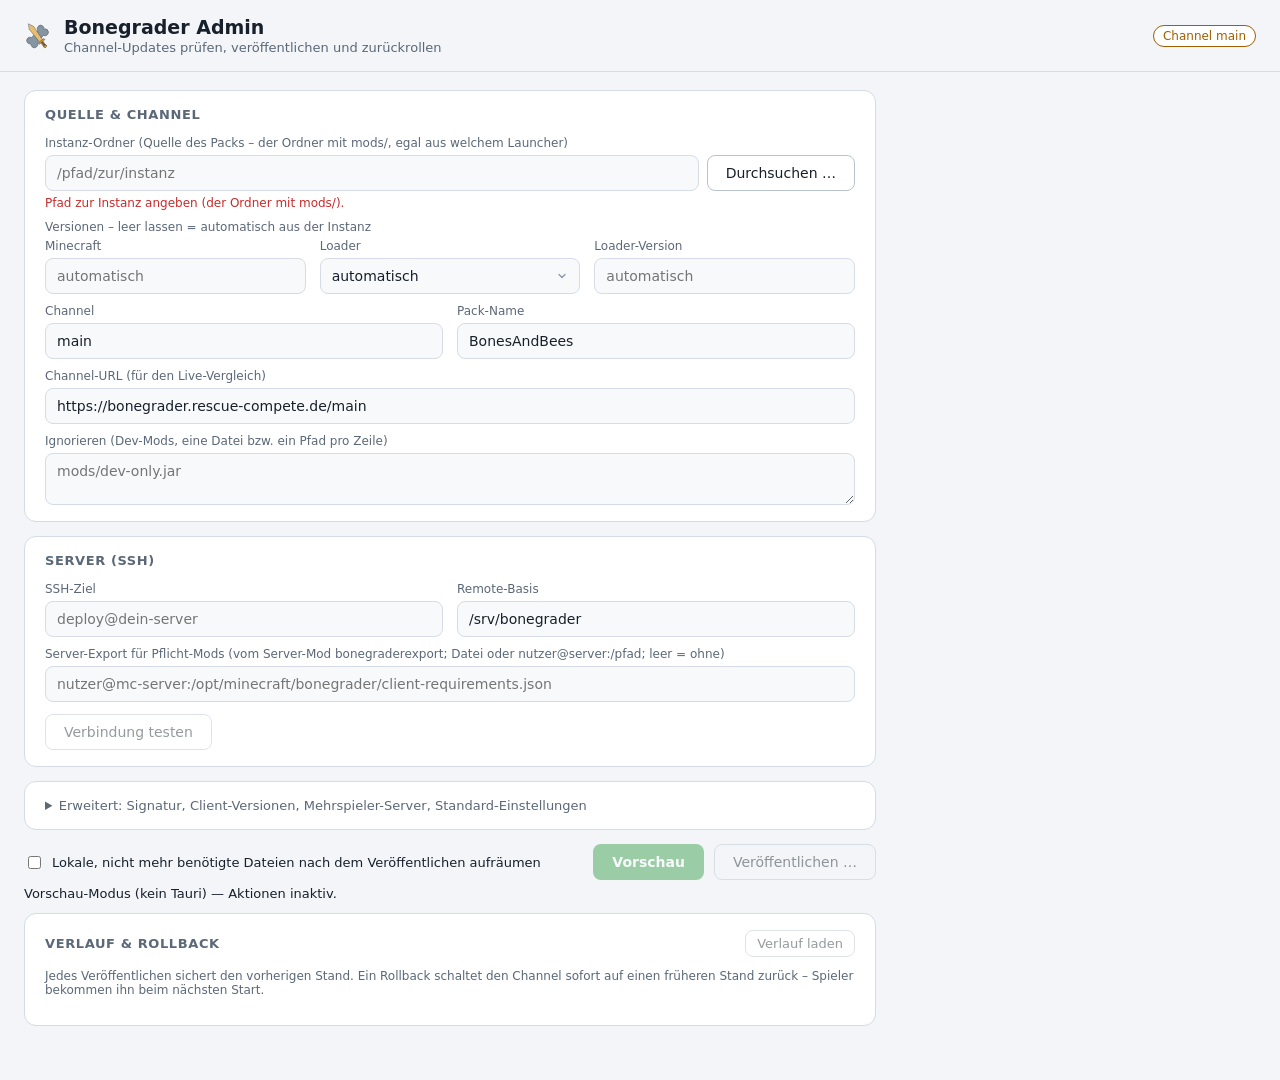
==== commit d664a0da: "Pflicht marking from the server's requirements export The manifest marks mods players need to join; " ====
--- a/admin/ui/index.html
+++ b/admin/ui/index.html
@@ -92,6 +92,11 @@
             <input id="remoteBase" type="text" spellcheck="false" placeholder="/srv/bonegrader" />
             <p class="field-msg" id="msg-remoteBase"></p>
           </div>
+          <div class="field full">
+            <label for="serverExport">Server-Export für Pflicht-Mods (vom Server-Mod bonegraderexport; Datei oder nutzer@server:/pfad; leer = ohne)</label>
+            <input id="serverExport" type="text" spellcheck="false" placeholder="nutzer@mc-server:/opt/minecraft/bonegrader/client-requirements.json" />
+            <p class="field-msg" id="msg-serverExport"></p>
+          </div>
         </div>
         <div class="inline-actions">
           <button id="sshTestBtn" class="ghost" type="button">Verbindung testen</button>
@@ -156,6 +161,7 @@
         <div id="summary" class="summary"></div>
         <div id="signBox"></div>
         <div id="diffBody"></div>
+        <div id="requiredBody" class="required"></div>
         <div id="progress" class="progress hidden">
           <div id="bar" class="bar" role="progressbar" aria-label="Fortschritt" aria-valuemin="0" aria-valuemax="100" aria-valuenow="0">
             <div id="barFill" class="fill"></div>
--- a/admin/ui/styles.css
+++ b/admin/ui/styles.css
@@ -265,6 +265,15 @@
 .tag.rem { background: var(--tag-rem); color: var(--danger); }
 .nomod { color: var(--warn); font-size: 12px; margin: 6px 0 0; }
 
+.required { margin-top: 16px; border-top: 1px solid var(--border); padding-top: 12px; }
+.required > h3 { margin: 0 0 8px; font-size: 14px; }
+.required .tools { display: flex; flex-wrap: wrap; gap: 8px; margin: 0 0 10px; }
+.req-row .req-toggle { flex: none; margin-left: auto; font-size: 12px; }
+.req-row.differs { box-shadow: inset 3px 0 0 var(--warn); }
+.req-row.differs.danger { box-shadow: inset 3px 0 0 var(--danger); }
+.req-row .why { color: var(--muted); font-size: 11.5px; overflow-wrap: anywhere; }
+.tag.neu { background: var(--tag-add); color: var(--accent); }
+
 .progress { margin-top: 14px; }
 .progress .bar { height: 8px; background: var(--field); border: 1px solid var(--border); border-radius: 999px; overflow: hidden; }
 .progress .fill { height: 100%; width: 0%; background: var(--accent); transition: width 0.2s ease; }
